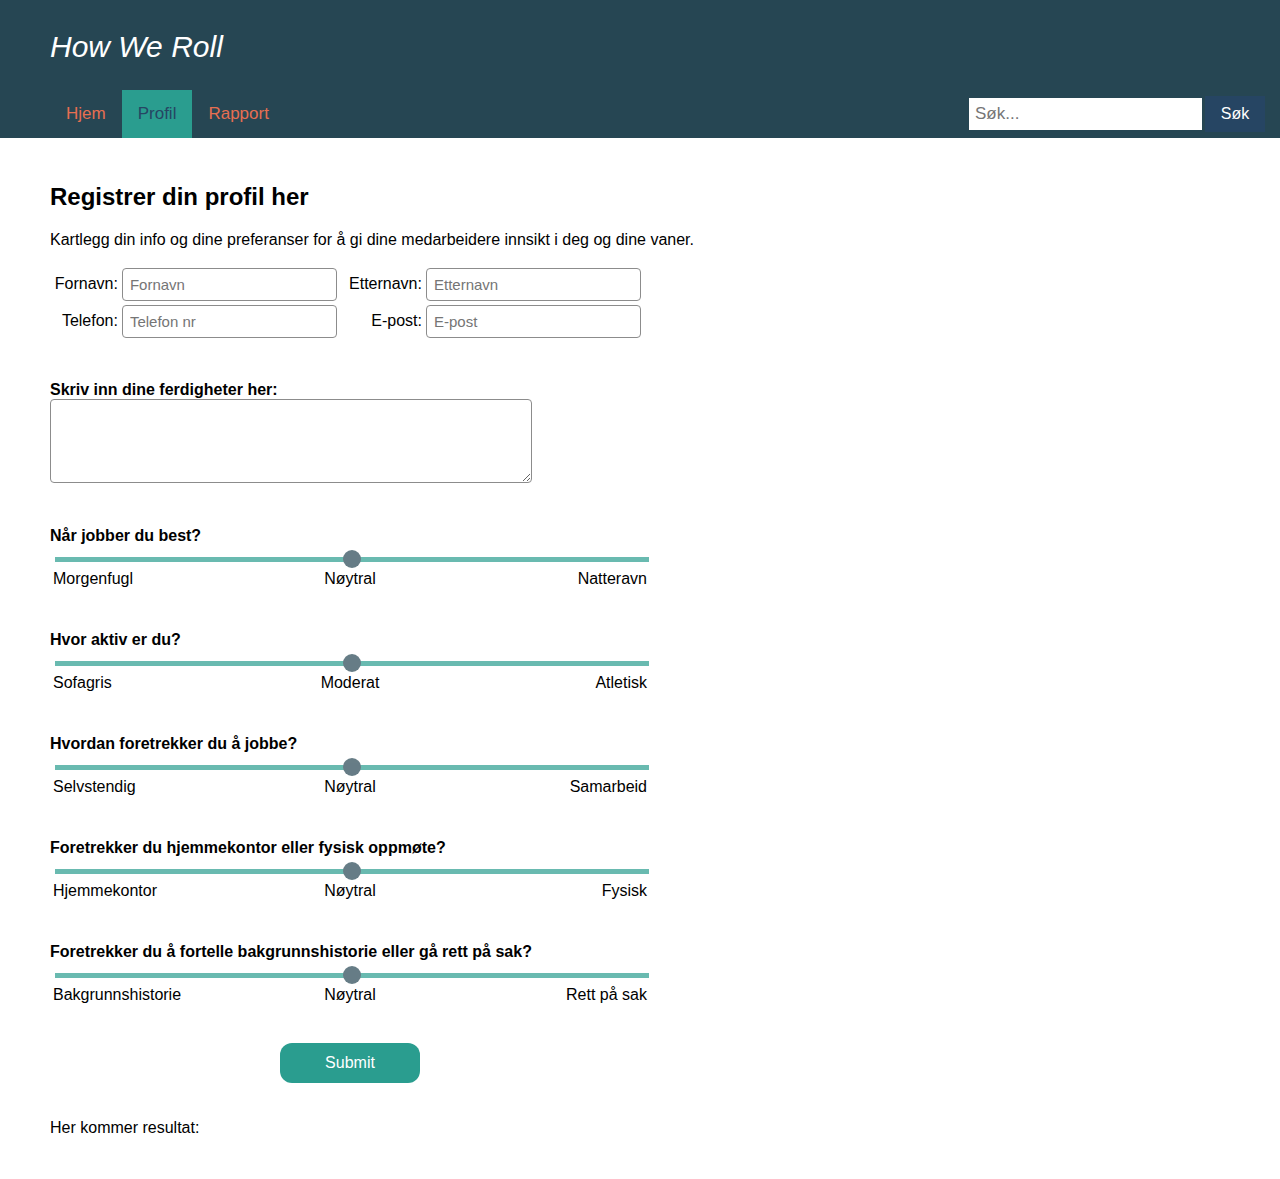
==== how-we-roll.html @ 281945c8 "Endret på label i form og la inn bildefil" ====
<!DOCTYPE html>
<html lang="no">
<head>
    <meta charset="utf-8">
    <title>HowWeRoll</title>

    <link rel="stylesheet" href="styles.css" />
</head>
<body>

<!-----------------Header------------------->

<div class="header"><span class="header-text">How We Roll</span></div>

<div class="topnav">
    <a href="index.html">Hjem</a>
    <a class="active" href="how-we-roll.html">Profil</a>
    <a href="hwr-report.html">Rapport</a>
    <input type="button" value="Søk" onclick="OnlyAPlaceHolder()">
    <input type="text" placeholder="Søk...">

</div>
<form id="HWR-form">
    <div class="main-content">

        <!------Overskrift på profilsiden------>

<h2>Registrer din profil her</h2>
        <p>Kartlegg din info og dine preferanser for å gi dine medarbeidere innsikt i deg og dine vaner.</p>

<div id='localstorage-tekst'></div>
<div class="form-div">
<table class="form-table">
    <tr>
        <td class="text-align-right">Fornavn:</td>
        <td class="text-align-left"><input type="text" name="fname" class='form-textinput' placeholder="Fornavn"></td>
        <td class="text-align-right">Etternavn:</td>
        <td class="text-align-left"><input type="text" name="lname" class='form-textinput' placeholder="Etternavn"></td>
    </tr>
    <tr>
        <td class="text-align-right"</td>
        <label for="phone">Telefon:</label>
        <td class="text-align-left"><input type="number" name="phone" id="phone" class='form-textinput' placeholder="Telefon nr"></td>
        <td class="text-align-right"</td>
        <label for="email">E-post:</label>
        <td class="text-align-left"><input type="email" name="email" id="email" class='form-textinput' placeholder="E-post"></td>
        </label>
    </tr>
</table>

    <!-----------Slidere----------->

    <h4>Skriv inn dine ferdigheter her:</h4>
    <label for="ferdigheter">
    <textarea name="ferdigheter" id="ferdigheter" rows="4" cols="50" class="form-ferdigheter"></textarea>
    </label>
    <h4>Når jobber du best?</h4>
    <table class="slidercontainer">
        <tr>
            <label for="hours">
            <td colspan="3"><input type="range" name="hours" id="hours" min="0" max="100" value="50" class="slider"></td>
            </label>
        </tr>
        <tr>
            <td class="text-align-left">Morgenfugl</td>
            <td class="text-align-center">Nøytral</td>
            <td class="text-align-right">Natteravn</td>
        </tr>
    </table>

<h4>Hvor aktiv er du?</h4>
<table class="slidercontainer">
    <tr>
        <label for="akt">
        <td colspan="3"><input type="range" name="akt" id="akt" min="0" max="100" value="50" class="slider"></td>
        </label>
    </tr>
    <tr>
        <td class="text-align-left">Sofagris</td>
        <td class="text-align-center">Moderat</td>
        <td class="text-align-right">Atletisk</td>
    </tr>
</table>
<h4>Hvordan foretrekker du å jobbe?</h4>
<table class="slidercontainer">
    <tr>
        <label for="work">
        <td colspan="3"><input type="range" name="work" id="work" min="0" max="100" value="50" class="slider"></td>
        </label>
    </tr>
    <tr>
        <td class="text-align-left">Selvstendig</td>
        <td class="text-align-center">Nøytral</td>
        <td class="text-align-right">Samarbeid</td>
    </tr>
</table>

<h4>Foretrekker du hjemmekontor eller fysisk oppmøte?</h4>
<table class="slidercontainer">
    <tr>
        <label for="dify">
        <td colspan="3"><input type="range" name="dify" id="dify" min="0" max="100" value="50" class="slider"></td>
        </label>
    </tr>
    <tr>
        <td class="text-align-left">Hjemmekontor</td>
        <td class="text-align-center">Nøytral</td>
        <td class="text-align-right">Fysisk</td>
    </tr>
</table>

<h4>Foretrekker du å fortelle bakgrunnshistorie eller gå rett på sak?</h4>

<table class="slidercontainer">
<tr>
    <label for="bgrp">
    <td colspan="3"><input type="range" name="bgrp" id="bgrp" min="0" max="100" value="50" class="slider"></td>
    </label>
</tr>
<tr>
    <td class="text-align-left">Bakgrunnshistorie</td>
    <td class="text-align-center">Nøytral</td>
    <td class="text-align-right">Rett på sak</td>
</tr>
</table>
<br><br>
<div class="btncontainer">
<button class="btn submit" type="submit">
    Submit
</button> 
</div>
</form>
<!------Resultat på undersøkelse----->
<br><br>
    <div class='results'>
        Her kommer resultat:<br>
        <pre></pre>
    </div>
</div>
</div>

<!--------Javascript for dokumentet------>

<script>

    //Sjekker om skjemaet er fylt ut fra før og skriver ut en melding til div-elementet med ID "localstorage-tekst".
    if (localStorage.trxid) {
      document.getElementById("localstorage-tekst").innerHTML = "<span style='color: red;'>Du har allerede fylt ut dette skjemaet, men du er velkommen til å fylle ut en gang til!</span><br><br>";
    }

   // From https://developer.mozilla.org/en-US/docs/Web/API/Fetch_API/Using_Fetch (seen 2021-09-27)
   // Example POST method implementation using fetch:
   async function postData(url = '', data = {}) {
       // Default options are marked with *
       const response = await fetch(url, {
           method: 'POST', // *GET, POST, PUT, DELETE, etc.
           mode: 'cors', // no-cors, *cors, same-origin
           cache: 'no-cache', // *default, no-cache, reload, force-cache,only-if-cached
           credentials: 'same-origin', // include, *same-origin, omit
           headers: {
               'Content-Type': 'application/json',
                // 'Content-Type': 'application/x-www-form-urlencoded',
           },
           redirect: 'follow', // manual, *follow, error
           referrerPolicy: 'no-referrer', // no-referrer,*no-referrer-when-downgrade, origin, origin-when-cross-origin, same-origin, strict-origin, strict-origin-when-cross-origin, unsafe-url
           body: JSON.stringify(data) // body data type must match"Content-Type"header
       });
       return response.json(); // parses JSON response into native JavaScriptobjects
   }

   function handleSubmit(event) {
        event.preventDefault();
        const data = new FormData(event.target);
        const formJSON = Object.fromEntries(data.entries());
        const results = document.querySelector('.results pre');
        postData('https://bacit.info/', formJSON)
        .then(data => {
            let trxid = JSON.stringify(data.trxid, null, 2).replace(/"/g, "");
            let time = JSON.stringify(data.time, null, 2).replace(/"/g, "");
            localStorage.setItem("trxid", trxid);
            localStorage.setItem("time", time);
           results.innerText = JSON.stringify(data, null, 2);
        document.getElementById("HWR-form").reset();
        
        ScrollDown();
        return false;
        });
   }
   const form = document.querySelector('form');
   form.addEventListener('submit', handleSubmit);
   

   // just an alert message for when users try to use the search bar
   function OnlyAPlaceHolder(){
	  alert("this item doesn't have much functionality yet and is only a placeholder")
  }

function ScrollDown(){window.scrollTo(0,document.body.scrollHeight);}


</script>
</body>
</html>
---- styles.css ----
/* Skjermoppløsning under 600px */
@media screen and (max-width: 600px) {
    .topnav a, .topnav input[type=text] {
        float: none;
        display: block;
        text-align: left;
        width: 100%;
        margin: 0;
        padding: 14px;
    }
    .topnav input[type=text] {
        border: 1px solid #ccc;
    }
    h4 {
    padding-top: 40px;
    padding-bottom: 0px;
    margin: 0px;
    font-size: 1.5vw;
    }

    .text-align-left{ text-align: left;font-size: 3vw; }
    .text-align-right{  text-align: right;font-size: 3vw; }
    .text-align-center{ text-align: center;font-size: 3vw; }
    .header{
    text-align: left;
    background-color: #264653;
    height: 30px;
    width: auto;
    padding-top: 30px;
    padding-bottom: 30px;
    padding-left: 1%;
    
    }
    .topnav {
    overflow: hidden;
    background-color: #264653;
    padding-left: 5%;
    padding-right: 10%;
    }

    .header-text {
        padding: 30px;
    }
}



.text-align-left{ text-align: left; }
.text-align-right{  text-align: right; }
.text-align-center{ text-align: center; }

body {
    margin: 0px;
    font-family: Arial;
}
.header{
    text-align: left;
    background-color: #264653;
    height: 30px;
    padding-top: 30px;
    padding-bottom: 30px;
    padding-left: 50px;

}
.header-text{
    font-style: italic;
    font-size: 30px;
    font-family: Arial;
    color: white;
}

/* Div som omkranser innhold utenom header */
.main-content {
    padding: 25px 25px 25px 50px;
}


/* Meny i header  */
.topnav {
    overflow: hidden;
    background-color: #264653;
    padding-left: 50px;
    padding-right: 15px;
}
.topnav a {
    float: left;
    display: block;
    color: #e76f51;
    text-align: center;
    padding: 14px 16px;
    text-decoration: none;
    font-size: 17px;
}
.topnav a:hover {
    background-color: #e76f51;
    color: #264563;
}
.topnav a.active {
    background-color: #2A9D8F;
    color: #264563;
}
.topnav input[type=text] {
    float: right;
    padding: 6px;
    border: none;
    margin-top: 8px;
    margin-right: 3px;
    font-size: 17px;
}
.topnav input[type=button]{
    float:right;
    border: none;
    margin-top: 6px;
    margin-right: 16;
    background-color: #264563 ;
    font-size: 16px;
    cursor: pointer;
    height: 36px;
    width: 60px;
    border: none;
    color: white;
    align-items: center;
}
.topnav input[type=button]:hover{
    font-weight: bolder;
    background-color:#2A9D8F ;
    color: #264563;
}


h4 {
    padding-top: 40px;
    padding-bottom: 0px;
    margin: 0px;
}

/* Visittkort style */
    .card-container {
        display: flex;
        flex-direction: row;
        flex-flow: center;
        flex-wrap: wrap;
        justify-content: space-evenly;
    }
    .card-div {
        flex-basis: 15em;
        align-self: center;
        border: 1px solid black;
        border-radius: 1px;
        margin-left: 0.3em;
        margin-right: 0.3em;
        margin-bottom: 1.5em;
        transition: 0.3s ease;
        border-radius: 6px;
        overflow:  hidden;
        box-shadow: rgba(149, 157, 165, 0.2) 0px 8px 24px;
    }
    .card-div:hover{
        cursor: pointer;
        box-shadow: rgba(0, 0, 0, 0.24) 0px 3px 8px;
    }
    .card-information-div {
        margin-left: 2em;
        margin-right: 2em;
        margin-top:  1em;
        margin-bottom: 1em;
        padding: 10px;
        font-size: 1em;
        font-family: arial;
        text-align: center;
        color: white;

    }
    .card-image-div {
        background: white;
        max-height: 300px;
        overflow: hidden;
        justify-content: center;
        align-items: center;
        position: relative;
    }
    .card-image {
        max-width: 100%;
        max-height:  100%;
        transition: 0.7s ease;
    }
    .card-image:hover {
        transition: 0.7s ease;
        -webkit-transform: scale(1.2);
        -ms-transform: scale(1.2);
        transform: scale(1.2);
    }
    .card-bg-color {
        background-color: #264653;
    }

/* Form styles */
.form-div {
    max-width: 600px;
}
.form-table {
    width: 100%;
}
.form-ferdigheter {
    border-radius: 4px;
    font-size: 15px;
    border: 1px solid #8C8C8C;
    padding: 7px;
}
.slider {
    -webkit-appearance: none;
    width: 100%;
    height: 5px;
    background: #2A9D8F;
    outline: none;
    opacity: 0.7;
    -webkit-transition: .2s;
    transition: opacity .2s;
}
.slider:hover{
    opacity: 1;
}
.slider::-webkit-slider-thumb {
    -webkit-appearance: none;
    appearance: none;
    background: #264653;
    width: 18px;
    height: 18px;
    cursor: pointer;
    border-radius: 50%;
}
.slidercontainer{
    width: 100%;
    border: 0px solid black;
}
.slidercontainer td{
    border: 0px solid black;
    width: 33.3%;
}
.form-textinput {
    border-radius: 4px;
    font-size: 15px;
    border: 1px solid #8C8C8C;
    padding: 7px;
}

.submit
{
    color: white;
}
.submit:hover
{
    font-weight: bold;
    border-radius: 50%;
    
}
.btn
{
background-color: #2A9D8F ;
font-size: 16px;
cursor: pointer;
height: 40px;
width: 140px;
border-radius: 12px;
border: none;
}
.btncontainer
{
    text-align: center;
    width: 100%;
}
 

/* Visittkort style */

.visittkort-main {
    float: left;
    width:500px;
    height: 250px;
    margin: 10px;
    display:grid;
    grid-template-columns:220px;
    grid-template-rows: 150px;
    border: 1px solid black;
    border-radius: 10px;
    overflow: hidden;
}
.visittkort-img-container  {
    text-align: center;
    padding: 25px;
    background-color: #264653;
    grid-column-start: 1;
    grid-row-start: 1;
}
.visittkort-profile {
    color: black;
    grid-column-start: 1;
    grid-row-start: 2;
    padding: 25px
}
.visittkort-how-we-roll {
    background-color: #fafafa;
    grid-column-start: 2;
    grid-row-start: 1;
    grid-row-end: span 2;
    padding: 15px;
    font-size: 14px;

}

/*SVG css */
.svg-animation {
    animation: 1s ease-out 0s 1 fadeIn;
            animation-direction: alternate; 
}
.svg-text {
    animation: 1s ease-out 0s 1 fadeIn;
    font-size: 12px;
    text-anchor: middle;
    font-weight: bold;
}
.svg-num {
    animation: 1s ease-out 0s 1 fadeIn;
    font-size: 12px;
    text-anchor: middle;
}
@keyframes fadeIn {
      0% {
        opacity: 0;
      }
      100% {
        opacity: 1;
      }
    }
    .svg-shadow {
      -webkit-filter: drop-shadow( 0px 0px 3px rgba(0, 0, 0, .3));
      filter: drop-shadow( 0px 0px 3px rgba(0, 0, 0, .3));
    }
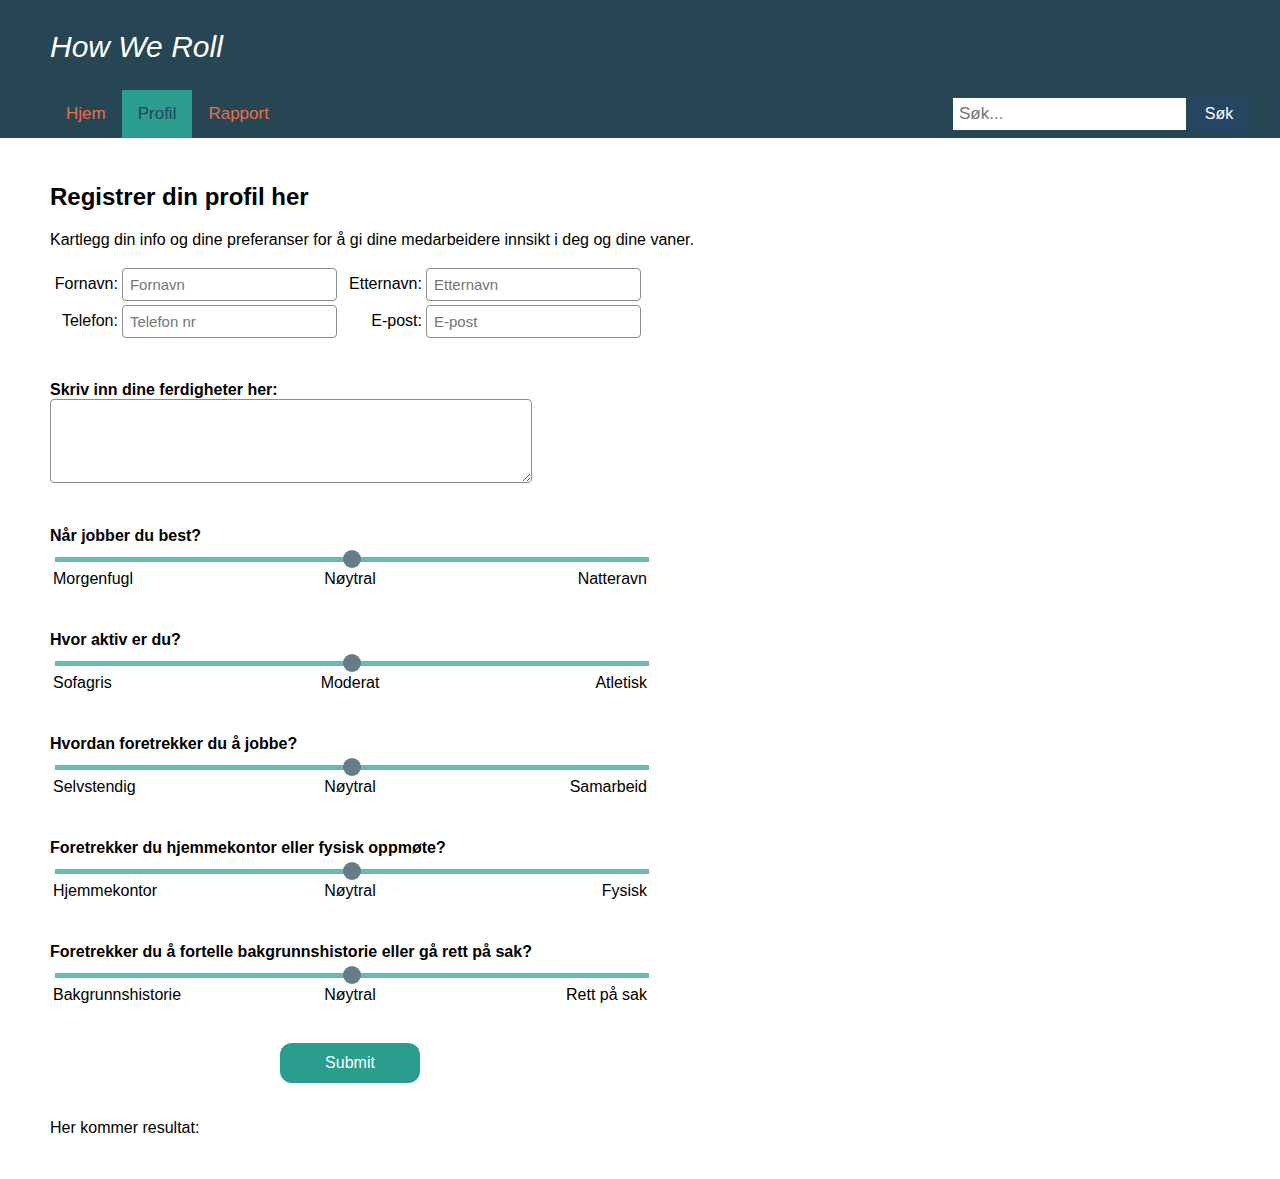
==== commit 81643713: "How-we-roll.html fiks" ====
--- a/how-we-roll.html
+++ b/how-we-roll.html
@@ -1,14 +1,236 @@
 <!DOCTYPE html>
 <html lang="no">
 <head>
+    
     <meta charset="utf-8">
     <title>HowWeRoll</title>
-
-    <link rel="stylesheet" href="styles.css" />
+<style>
+        /* Skjermoppløsning under 600px */
+        @media screen and (max-width: 600px) {
+            .topnav a, .topnav input[type=text] {
+                float: none;
+                display: block;
+                text-align: left;
+                width: 100%;
+                margin: 0;
+                padding: 14px;
+            }
+            .topnav input[type=text] {
+                border: 1px solid #ccc;
+            }
+            h4 {
+                padding-top: 40px;
+                padding-bottom: 0px;
+                margin: 0px;
+                font-size: 1.5vw;
+            }
+
+            .text-align-left{ text-align: left;font-size: 3vw; }
+            .text-align-right{  text-align: right;font-size: 3vw; }
+            .text-align-center{ text-align: center;font-size: 3vw; }
+            .header{
+                text-align: left;
+                background-color: #264653;
+                height: 30px;
+                width: auto;
+                padding-top: 30px;
+                padding-bottom: 30px;
+                padding-left: 1%;
+
+            }
+            .topnav {
+                overflow: hidden;
+                background-color: #264653;
+                padding-left: 5%;
+                padding-right: 10%;
+            }
+
+            .header-text {
+                padding: 30px;
+            }
+        }
+
+
+
+        .text-align-left{ text-align: left; }
+        .text-align-right{  text-align: right; }
+        .text-align-center{ text-align: center; }
+
+        body {
+            margin: 0px;
+            font-family: Arial;
+        }
+        .header{
+            text-align: left;
+            background-color: #264653;
+            height: 30px;
+            padding-top: 30px;
+            padding-bottom: 30px;
+            padding-left: 50px;
+        }
+        .header-text{
+            font-style: italic;
+            font-size: 30px;
+            font-family: Arial;
+            color: white;
+        }
+
+        /* Div som omkranser innhold utenom header */
+        .main-content {
+            padding: 25px 25px 25px 50px;
+        }
+
+        /* Meny i header  */
+        .topnav {
+            overflow: hidden;
+            background-color: #264653;
+            padding-left: 50px;
+            padding-right: 15px;
+        }
+        .topnav a {
+            float: left;
+            display: block;
+            color: #e76f51;
+            text-align: center;
+            padding: 14px 16px;
+            text-decoration: none;
+            font-size: 17px;
+        }
+        .topnav a:hover {
+            background-color: #e76f51;
+            color: #264563;
+        }
+        .topnav a.active {
+            background-color: #2A9D8F;
+            color: #264563;
+        }
+        .topnav input[type=text] {
+            float: right;
+            padding: 6px;
+            border: none;
+            margin-top: 8px;
+            margin-right: 3px;
+            font-size: 17px;
+        }
+        .topnav input[type=button]{
+            float:right;
+            border: none;
+            margin-top: 6px;
+            margin-right: 16px;
+            background-color: #264563 ;
+            font-size: 16px;
+            cursor: pointer;
+            height: 36px;
+            width: 60px;
+            border: none;
+            color: white;
+            align-items: center;
+        }
+        .topnav input[type=button]:hover{
+            font-weight: bolder;
+            background-color:#2A9D8F ;
+            color: #264563;
+        }
+
+        h4 {
+            padding-top: 40px;
+            padding-bottom: 0px;
+            margin: 0px;
+        }
+
+        /* Form styles */
+        .form-div {
+            max-width: 600px;
+        }
+        .form-table {
+            width: 100%;
+        }
+        .form-ferdigheter {
+            border-radius: 4px;
+            font-size: 15px;
+            border: 1px solid #8C8C8C;
+            padding: 7px;
+        }
+        .slider {
+            -webkit-appearance: none;
+            width: 100%;
+            height: 5px;
+            background: #2A9D8F;
+            outline: none;
+            opacity: 0.7;
+            -webkit-transition: .2s;
+            transition: opacity .2s;
+        }
+        .slider:hover{
+            opacity: 1;
+        }
+        .slider::-webkit-slider-thumb {
+            -webkit-appearance: none;
+            appearance: none;
+            background: #264653;
+            width: 18px;
+            height: 18px;
+            cursor: pointer;
+            border-radius: 50%;
+        }
+        .slidercontainer{
+            width: 100%;
+            border: 0px solid black;
+        }
+        .slidercontainer td{
+            border: 0px solid black;
+            width: 33.3%;
+        }
+        .form-textinput {
+            border-radius: 4px;
+            font-size: 15px;
+            border: 1px solid #8C8C8C;
+            padding: 7px;
+        }
+
+        .submit
+        {
+            color: white;
+        }
+        .submit:hover
+        {
+            font-weight: bold;
+            border-radius: 50%;
+
+        }
+        .btn
+        {
+            background-color: #2A9D8F ;
+            font-size: 16px;
+            cursor: pointer;
+            height: 40px;
+            width: 140px;
+            border-radius: 12px;
+            border: none;
+        }
+        .btncontainer
+        {
+            text-align: center;
+            width: 100%;
+        }
+
+        @keyframes fadeIn {
+            0% {
+                opacity: 0;
+            }
+            100% {
+                opacity: 1;
+            }
+        }
+        .svg-shadow {
+            -webkit-filter: drop-shadow( 0px 0px 3px rgba(0, 0, 0, .3));
+            filter: drop-shadow( 0px 0px 3px rgba(0, 0, 0, .3));
+        }
+    </style>
 </head>
 <body>
 
-<!-----------------Header------------------->
+<!--Header-->
 
 <div class="header"><span class="header-text">How We Roll</span></div>
 
@@ -23,7 +245,7 @@
 <form id="HWR-form">
     <div class="main-content">
 
-        <!------Overskrift på profilsiden------>
+        <!--Overskrift på profilsiden-->
 
 <h2>Registrer din profil her</h2>
         <p>Kartlegg din info og dine preferanser for å gi dine medarbeidere innsikt i deg og dine vaner.</p>
@@ -32,34 +254,36 @@
 <div class="form-div">
 <table class="form-table">
     <tr>
-        <td class="text-align-right">Fornavn:</td>
-        <td class="text-align-left"><input type="text" name="fname" class='form-textinput' placeholder="Fornavn"></td>
-        <td class="text-align-right">Etternavn:</td>
-        <td class="text-align-left"><input type="text" name="lname" class='form-textinput' placeholder="Etternavn"></td>
-    </tr>
-    <tr>
-        <td class="text-align-right"</td>
+        <td class="text-align-right">
+        <label for="fname">Fornavn:</label>
+        </td>
+        <td class="text-align-left"><input type="text" name="fname" id="fname" class='form-textinput' placeholder="Fornavn">
+        <td class="text-align-right">
+        <label for="lname">Etternavn:</label>
+    </td>
+        <td class="text-align-left"><input type="text" name="lname" id="lname" class='form-textinput' placeholder="Etternavn"></td>
+    </tr>
+    <tr>
+        <td class="text-align-right">
         <label for="phone">Telefon:</label>
+        </td>
         <td class="text-align-left"><input type="number" name="phone" id="phone" class='form-textinput' placeholder="Telefon nr"></td>
-        <td class="text-align-right"</td>
+        <td class="text-align-right">
         <label for="email">E-post:</label>
+        </td>
         <td class="text-align-left"><input type="email" name="email" id="email" class='form-textinput' placeholder="E-post"></td>
-        </label>
     </tr>
 </table>
 
-    <!-----------Slidere----------->
-
-    <h4>Skriv inn dine ferdigheter her:</h4>
-    <label for="ferdigheter">
+    <!--Slidere-->
+
+        <h4><label for="ferdigheter">Skriv inn dine ferdigheter her:</label></h4>
+
     <textarea name="ferdigheter" id="ferdigheter" rows="4" cols="50" class="form-ferdigheter"></textarea>
-    </label>
-    <h4>Når jobber du best?</h4>
+        <h4><label for="hours">Når jobber du best?</label></h4>
     <table class="slidercontainer">
         <tr>
-            <label for="hours">
             <td colspan="3"><input type="range" name="hours" id="hours" min="0" max="100" value="50" class="slider"></td>
-            </label>
         </tr>
         <tr>
             <td class="text-align-left">Morgenfugl</td>
@@ -68,12 +292,10 @@
         </tr>
     </table>
 
-<h4>Hvor aktiv er du?</h4>
+    <h4><label for="akt">Hvor aktiv er du?</label></h4>
 <table class="slidercontainer">
     <tr>
-        <label for="akt">
         <td colspan="3"><input type="range" name="akt" id="akt" min="0" max="100" value="50" class="slider"></td>
-        </label>
     </tr>
     <tr>
         <td class="text-align-left">Sofagris</td>
@@ -81,12 +303,10 @@
         <td class="text-align-right">Atletisk</td>
     </tr>
 </table>
-<h4>Hvordan foretrekker du å jobbe?</h4>
+    <h4><label for="work">Hvordan foretrekker du å jobbe?</label></h4>
 <table class="slidercontainer">
     <tr>
-        <label for="work">
         <td colspan="3"><input type="range" name="work" id="work" min="0" max="100" value="50" class="slider"></td>
-        </label>
     </tr>
     <tr>
         <td class="text-align-left">Selvstendig</td>
@@ -95,12 +315,12 @@
     </tr>
 </table>
 
-<h4>Foretrekker du hjemmekontor eller fysisk oppmøte?</h4>
+
+<h4><label for="dify">Foretrekker du hjemmekontor eller fysisk oppmøte?</label></h4>
+
 <table class="slidercontainer">
     <tr>
-        <label for="dify">
         <td colspan="3"><input type="range" name="dify" id="dify" min="0" max="100" value="50" class="slider"></td>
-        </label>
     </tr>
     <tr>
         <td class="text-align-left">Hjemmekontor</td>
@@ -109,13 +329,10 @@
     </tr>
 </table>
 
-<h4>Foretrekker du å fortelle bakgrunnshistorie eller gå rett på sak?</h4>
-
+        <h4><label for="bgrp">Foretrekker du å fortelle bakgrunnshistorie eller gå rett på sak?</label></h4>
 <table class="slidercontainer">
 <tr>
-    <label for="bgrp">
     <td colspan="3"><input type="range" name="bgrp" id="bgrp" min="0" max="100" value="50" class="slider"></td>
-    </label>
 </tr>
 <tr>
     <td class="text-align-left">Bakgrunnshistorie</td>
@@ -123,14 +340,18 @@
     <td class="text-align-right">Rett på sak</td>
 </tr>
 </table>
+
 <br><br>
+
 <div class="btncontainer">
-<button class="btn submit" type="submit">
-    Submit
-</button> 
+    <button class="btn submit" type="submit">Submit</button> 
 </div>
+
 </form>
-<!------Resultat på undersøkelse----->
+
+</div>
+
+<!--Resultat på undersøkelse-->
 <br><br>
     <div class='results'>
         Her kommer resultat:<br>
@@ -139,7 +360,7 @@
 </div>
 </div>
 
-<!--------Javascript for dokumentet------>
+<!--Javascript for dokumentet-->
 
 <script>
 
